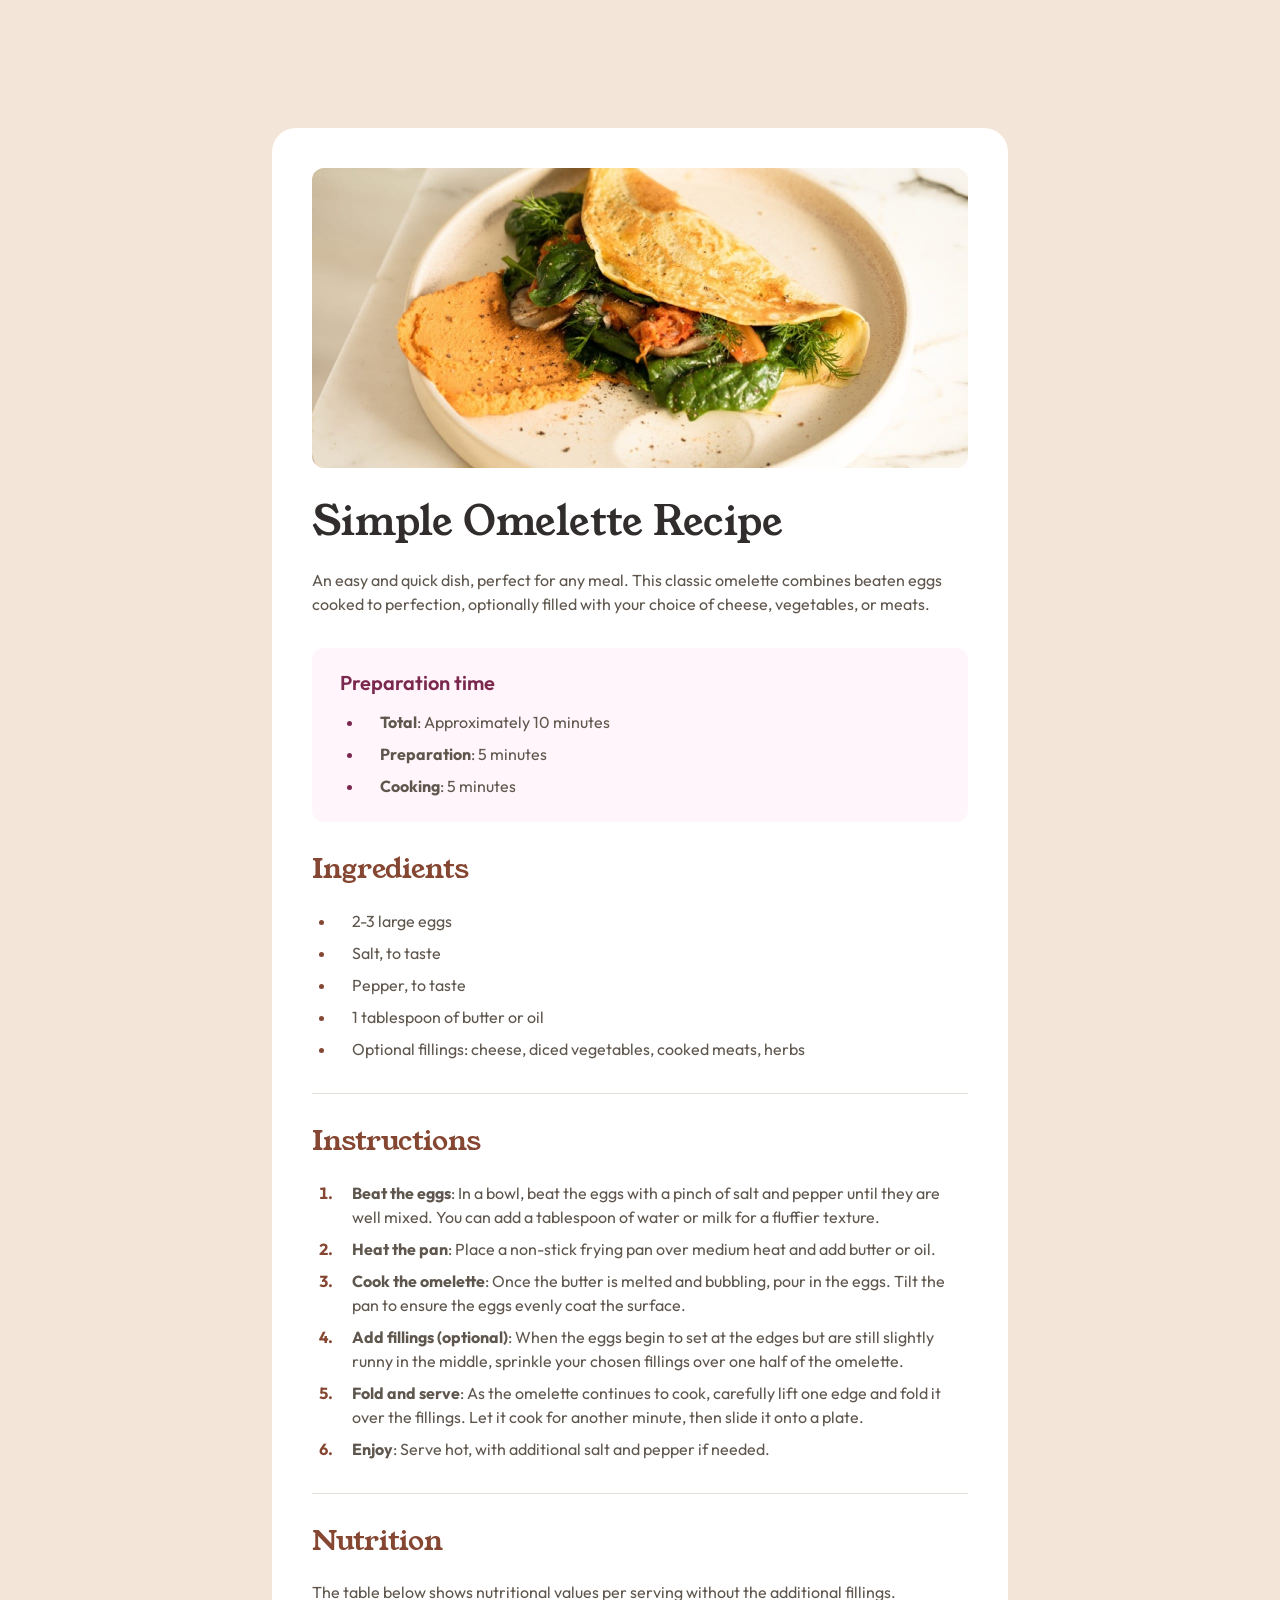
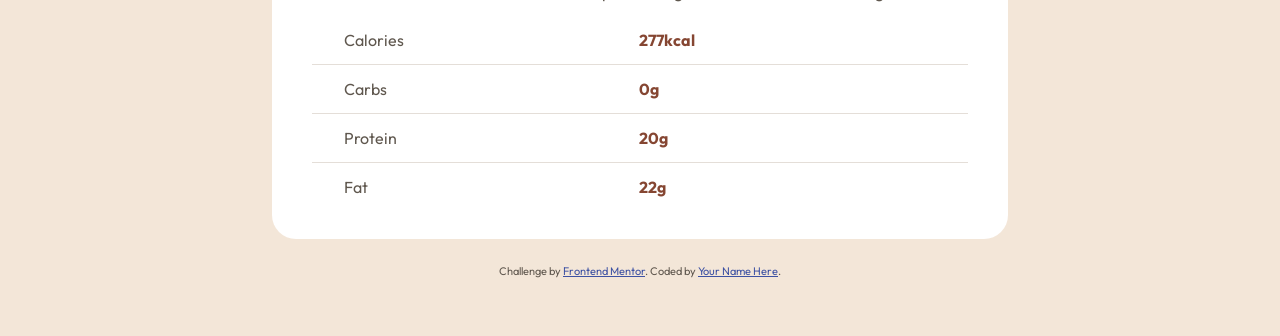
==== site/index.html @ e3860eee "first commit" ====
<!DOCTYPE html>
<html lang="en">
<head>
  <meta charset="UTF-8">
  <meta name="viewport" content="width=device-width, initial-scale=1.0">
  <meta name="description" content="A simple omelette recipe: quick, easy and perfect for any meal.">

  <title>Simple Omelette Recipe</title>

  <link rel="icon" type="image/png" sizes="32x32" href="assets/images/favicon-32x32.png">
  <link rel="preload" href="assets/fonts/outfit/Outfit-VariableFont_wght.ttf" as="font" type="font/ttf" crossorigin>
  <link rel="preload" href="assets/fonts/young-serif/YoungSerif-Regular.ttf" as="font" type="font/ttf" crossorigin>
  <link rel="stylesheet" href="css/styles.css">
</head>
<body>
  <main class="recipe">
    <img
      class="recipe__image"
      src="assets/images/image-omelette.jpeg"
      alt="A folded omelette filled with spinach and vegetables, served on a plate beside a spread"
      width="1312"
      height="600"
    >

    <header class="recipe__intro">
      <h1 class="recipe__title">Simple Omelette Recipe</h1>
      <p>
        An easy and quick dish, perfect for any meal. This classic omelette combines beaten eggs
        cooked to perfection, optionally filled with your choice of cheese, vegetables, or meats.
      </p>
    </header>

    <section class="prep" aria-labelledby="prep-heading">
      <h2 id="prep-heading" class="prep__title">Preparation time</h2>
      <ul class="list list--prep">
        <li><strong>Total</strong>: Approximately 10 minutes</li>
        <li><strong>Preparation</strong>: 5 minutes</li>
        <li><strong>Cooking</strong>: 5 minutes</li>
      </ul>
    </section>

    <section class="section" aria-labelledby="ingredients-heading">
      <h2 id="ingredients-heading" class="section__title">Ingredients</h2>
      <ul class="list">
        <li>2-3 large eggs</li>
        <li>Salt, to taste</li>
        <li>Pepper, to taste</li>
        <li>1 tablespoon of butter or oil</li>
        <li>Optional fillings: cheese, diced vegetables, cooked meats, herbs</li>
      </ul>
    </section>

    <hr class="divider">

    <section class="section" aria-labelledby="instructions-heading">
      <h2 id="instructions-heading" class="section__title">Instructions</h2>
      <ol class="list list--ordered">
        <li>
          <strong>Beat the eggs</strong>: In a bowl, beat the eggs with a pinch of salt and pepper
          until they are well mixed. You can add a tablespoon of water or milk for a fluffier texture.
        </li>
        <li>
          <strong>Heat the pan</strong>: Place a non-stick frying pan over medium heat and add
          butter or oil.
        </li>
        <li>
          <strong>Cook the omelette</strong>: Once the butter is melted and bubbling, pour in the
          eggs. Tilt the pan to ensure the eggs evenly coat the surface.
        </li>
        <li>
          <strong>Add fillings (optional)</strong>: When the eggs begin to set at the edges but are
          still slightly runny in the middle, sprinkle your chosen fillings over one half of the omelette.
        </li>
        <li>
          <strong>Fold and serve</strong>: As the omelette continues to cook, carefully lift one
          edge and fold it over the fillings. Let it cook for another minute, then slide it onto a plate.
        </li>
        <li>
          <strong>Enjoy</strong>: Serve hot, with additional salt and pepper if needed.
        </li>
      </ol>
    </section>

    <hr class="divider">

    <section class="section" aria-labelledby="nutrition-heading">
      <h2 id="nutrition-heading" class="section__title">Nutrition</h2>
      <p>The table below shows nutritional values per serving without the additional fillings.</p>
      <table class="nutrition">
        <caption class="visually-hidden">Nutritional values per serving</caption>
        <tbody>
          <tr>
            <th scope="row">Calories</th>
            <td>277kcal</td>
          </tr>
          <tr>
            <th scope="row">Carbs</th>
            <td>0g</td>
          </tr>
          <tr>
            <th scope="row">Protein</th>
            <td>20g</td>
          </tr>
          <tr>
            <th scope="row">Fat</th>
            <td>22g</td>
          </tr>
        </tbody>
      </table>
    </section>
  </main>

  <footer class="attribution">
    Challenge by <a href="https://www.frontendmentor.io?ref=challenge">Frontend Mentor</a>.
    Coded by <a href="#">Your Name Here</a>.
  </footer>
</body>
</html>
---- site/css/styles.css ----
/* ==========================================================================
   Fonts (self-hosted)
   ========================================================================== */

@font-face {
  font-family: "Outfit";
  src: url("../assets/fonts/outfit/Outfit-VariableFont_wght.ttf") format("truetype");
  font-weight: 100 900;
  font-style: normal;
  font-display: swap;
}

@font-face {
  font-family: "Young Serif";
  src: url("../assets/fonts/young-serif/YoungSerif-Regular.ttf") format("truetype");
  font-weight: 400;
  font-style: normal;
  font-display: swap;
}

/* ==========================================================================
   Design tokens (from style-guide.md)
   ========================================================================== */

:root {
  --white: hsl(0, 0%, 100%);
  --stone-100: hsl(30, 54%, 90%);
  --stone-150: hsl(30, 18%, 87%);
  --stone-600: hsl(30, 10%, 34%);
  --stone-900: hsl(24, 5%, 18%);
  --brown-800: hsl(14, 45%, 36%);
  --rose-800: hsl(332, 51%, 32%);
  --rose-50: hsl(330, 100%, 98%);

  --font-body: "Outfit", system-ui, sans-serif;
  --font-heading: "Young Serif", Georgia, serif;

  --card-padding: 2rem;
}

/* ==========================================================================
   Reset
   ========================================================================== */

*,
*::before,
*::after {
  box-sizing: border-box;
}

* {
  margin: 0;
}

img {
  display: block;
  max-width: 100%;
  height: auto;
}

/* ==========================================================================
   Base
   ========================================================================== */

body {
  min-height: 100vh;
  background-color: var(--white);
  color: var(--stone-600);
  font-family: var(--font-body);
  font-size: 1rem;
  line-height: 1.5;
  -webkit-font-smoothing: antialiased;
}

h1,
h2 {
  font-family: var(--font-heading);
  font-weight: 400;
  line-height: 1.1;
}

strong {
  font-weight: 700;
}

/* ==========================================================================
   Recipe card
   ========================================================================== */

.recipe {
  display: flex;
  flex-direction: column;
  gap: 2rem;
  padding: 0 var(--card-padding) 2.5rem;
  background-color: var(--white);
}

/* Mobile: image bleeds to the edges of the screen */
.recipe__image {
  width: calc(100% + 2 * var(--card-padding));
  max-width: none;
  margin-inline: calc(-1 * var(--card-padding));
  aspect-ratio: 1312 / 600;
  object-fit: cover;
}

.recipe__intro {
  display: flex;
  flex-direction: column;
  gap: 1.5rem;
}

.recipe__title {
  color: var(--stone-900);
  font-size: 2.25rem;
}

/* ==========================================================================
   Preparation time box
   ========================================================================== */

.prep {
  padding: 1.5rem 1.75rem;
  border-radius: 0.75rem;
  background-color: var(--rose-50);
}

.prep__title {
  margin-bottom: 1rem;
  color: var(--rose-800);
  font-family: var(--font-body);
  font-size: 1.25rem;
  font-weight: 600;
}

/* ==========================================================================
   Content sections
   ========================================================================== */

.section {
  display: flex;
  flex-direction: column;
  gap: 1.5rem;
}

.section__title {
  color: var(--brown-800);
  font-size: 1.75rem;
}

.divider {
  border: 0;
  border-top: 1px solid var(--stone-150);
}

/* ==========================================================================
   Lists
   ========================================================================== */

.list {
  display: flex;
  flex-direction: column;
  gap: 0.5rem;
  padding-left: 1.5rem;
}

.list li {
  padding-left: 1rem;
}

.list li::marker {
  color: var(--brown-800);
}

.list--prep li::marker {
  color: var(--rose-800);
}

.list--ordered li::marker {
  font-weight: 700;
}

/* ==========================================================================
   Nutrition table
   ========================================================================== */

.nutrition {
  width: 100%;
  border-collapse: collapse;
}

.nutrition tr:not(:last-child) {
  border-bottom: 1px solid var(--stone-150);
}

.nutrition th,
.nutrition td {
  padding: 0.75rem 2rem;
  text-align: left;
}

.nutrition tr:first-child th,
.nutrition tr:first-child td {
  padding-top: 0;
}

.nutrition tr:last-child th,
.nutrition tr:last-child td {
  padding-bottom: 0;
}

.nutrition th {
  width: 45%;
  font-weight: 400;
}

.nutrition td {
  color: var(--brown-800);
  font-weight: 700;
}

/* ==========================================================================
   Attribution footer
   ========================================================================== */

.attribution {
  padding: 1.5rem 1rem;
  font-size: 0.6875rem;
  text-align: center;
}

.attribution a {
  color: hsl(228, 45%, 44%);
}

/* ==========================================================================
   Utilities
   ========================================================================== */

.visually-hidden {
  position: absolute;
  width: 1px;
  height: 1px;
  overflow: hidden;
  clip: rect(0 0 0 0);
  clip-path: inset(50%);
  white-space: nowrap;
}

/* ==========================================================================
   Tablet & desktop
   ========================================================================== */

@media (min-width: 48rem) {
  :root {
    --card-padding: 2.5rem;
  }

  body {
    padding: 8rem 1.5rem 2rem;
    background-color: var(--stone-100);
  }

  .recipe {
    max-width: 46rem;
    margin-inline: auto;
    padding: var(--card-padding);
    border-radius: 1.5rem;
  }

  .recipe__image {
    width: 100%;
    margin-inline: 0;
    border-radius: 0.75rem;
  }

  .recipe__title {
    font-size: 2.5rem;
  }
}
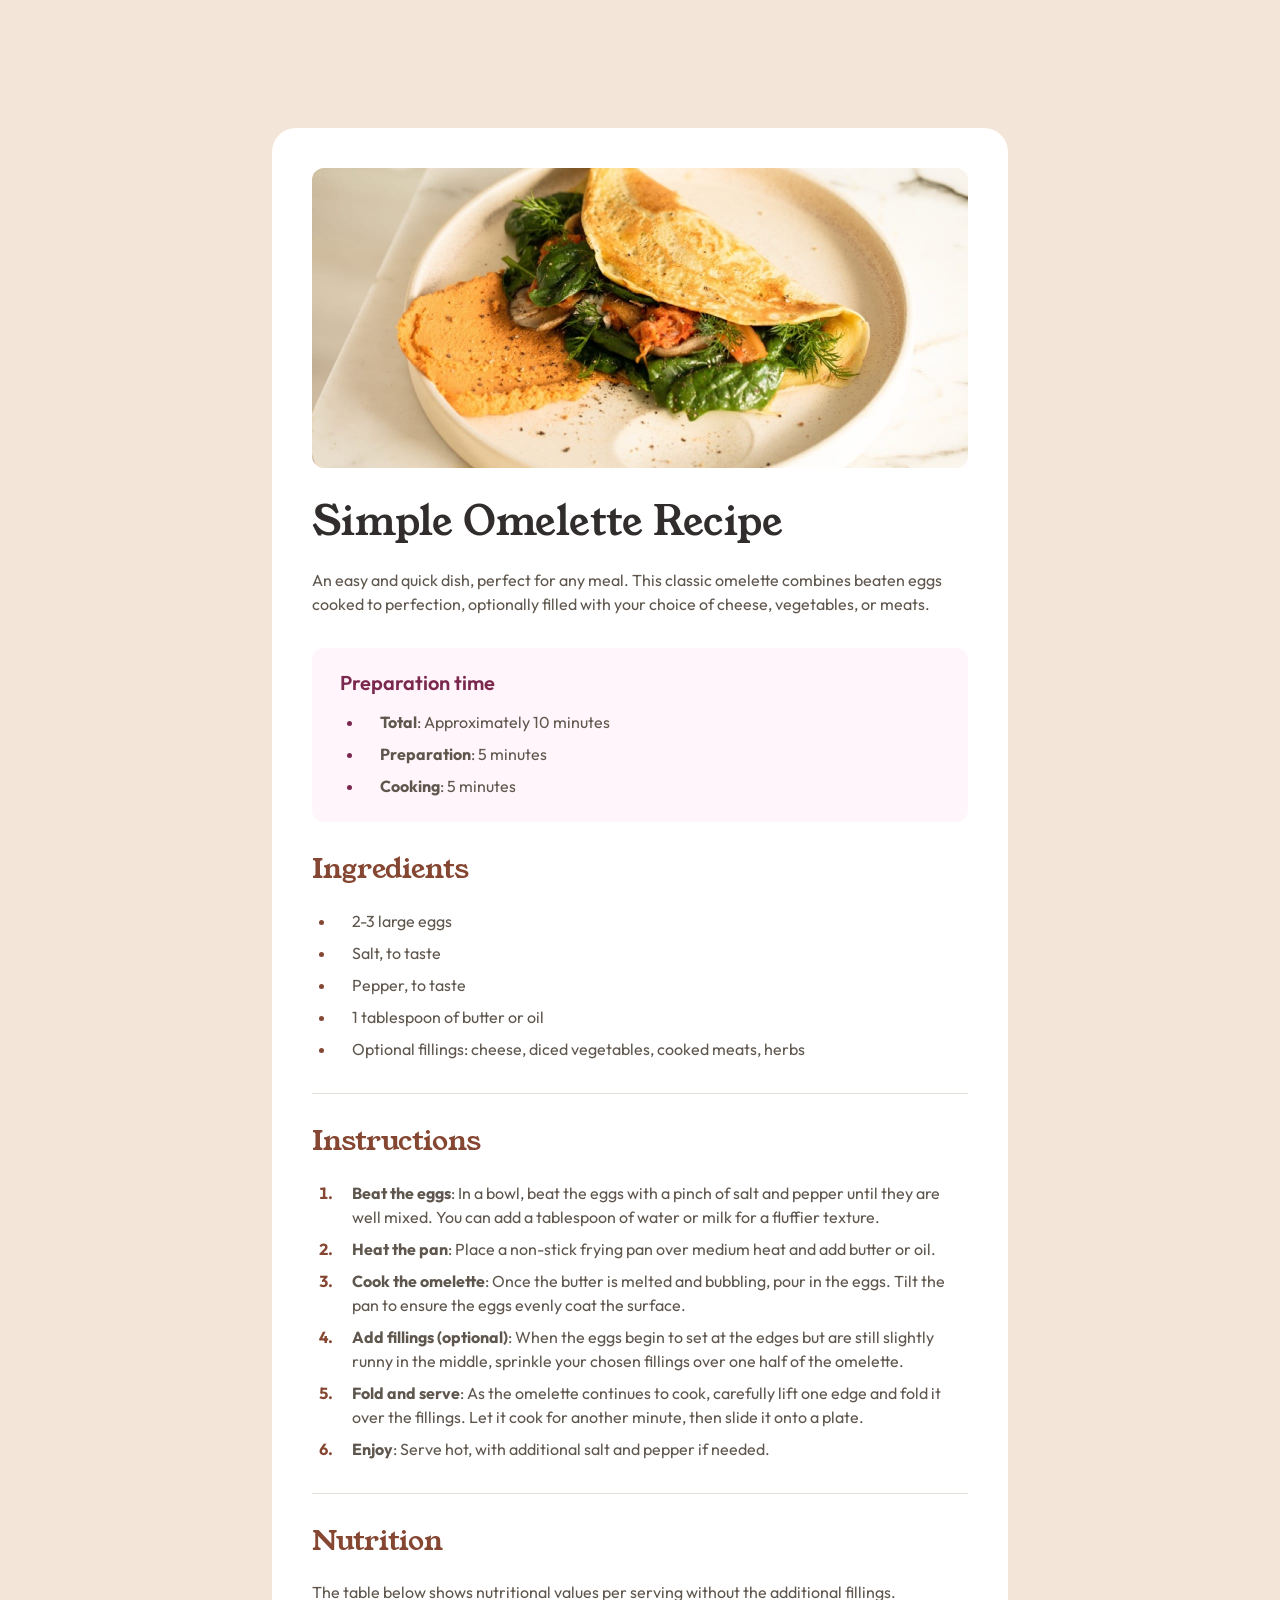
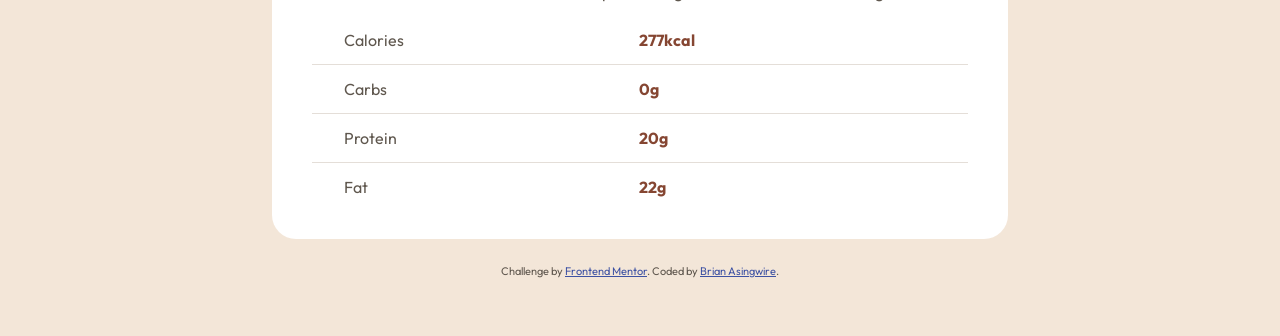
==== commit 3199994a: "updated footer address" ====
--- a/site/index.html
+++ b/site/index.html
@@ -112,7 +112,7 @@
 
   <footer class="attribution">
     Challenge by <a href="https://www.frontendmentor.io?ref=challenge">Frontend Mentor</a>.
-    Coded by <a href="#">Your Name Here</a>.
+    Coded by <a href="#">Brian Asingwire</a>.
   </footer>
 </body>
 </html>
